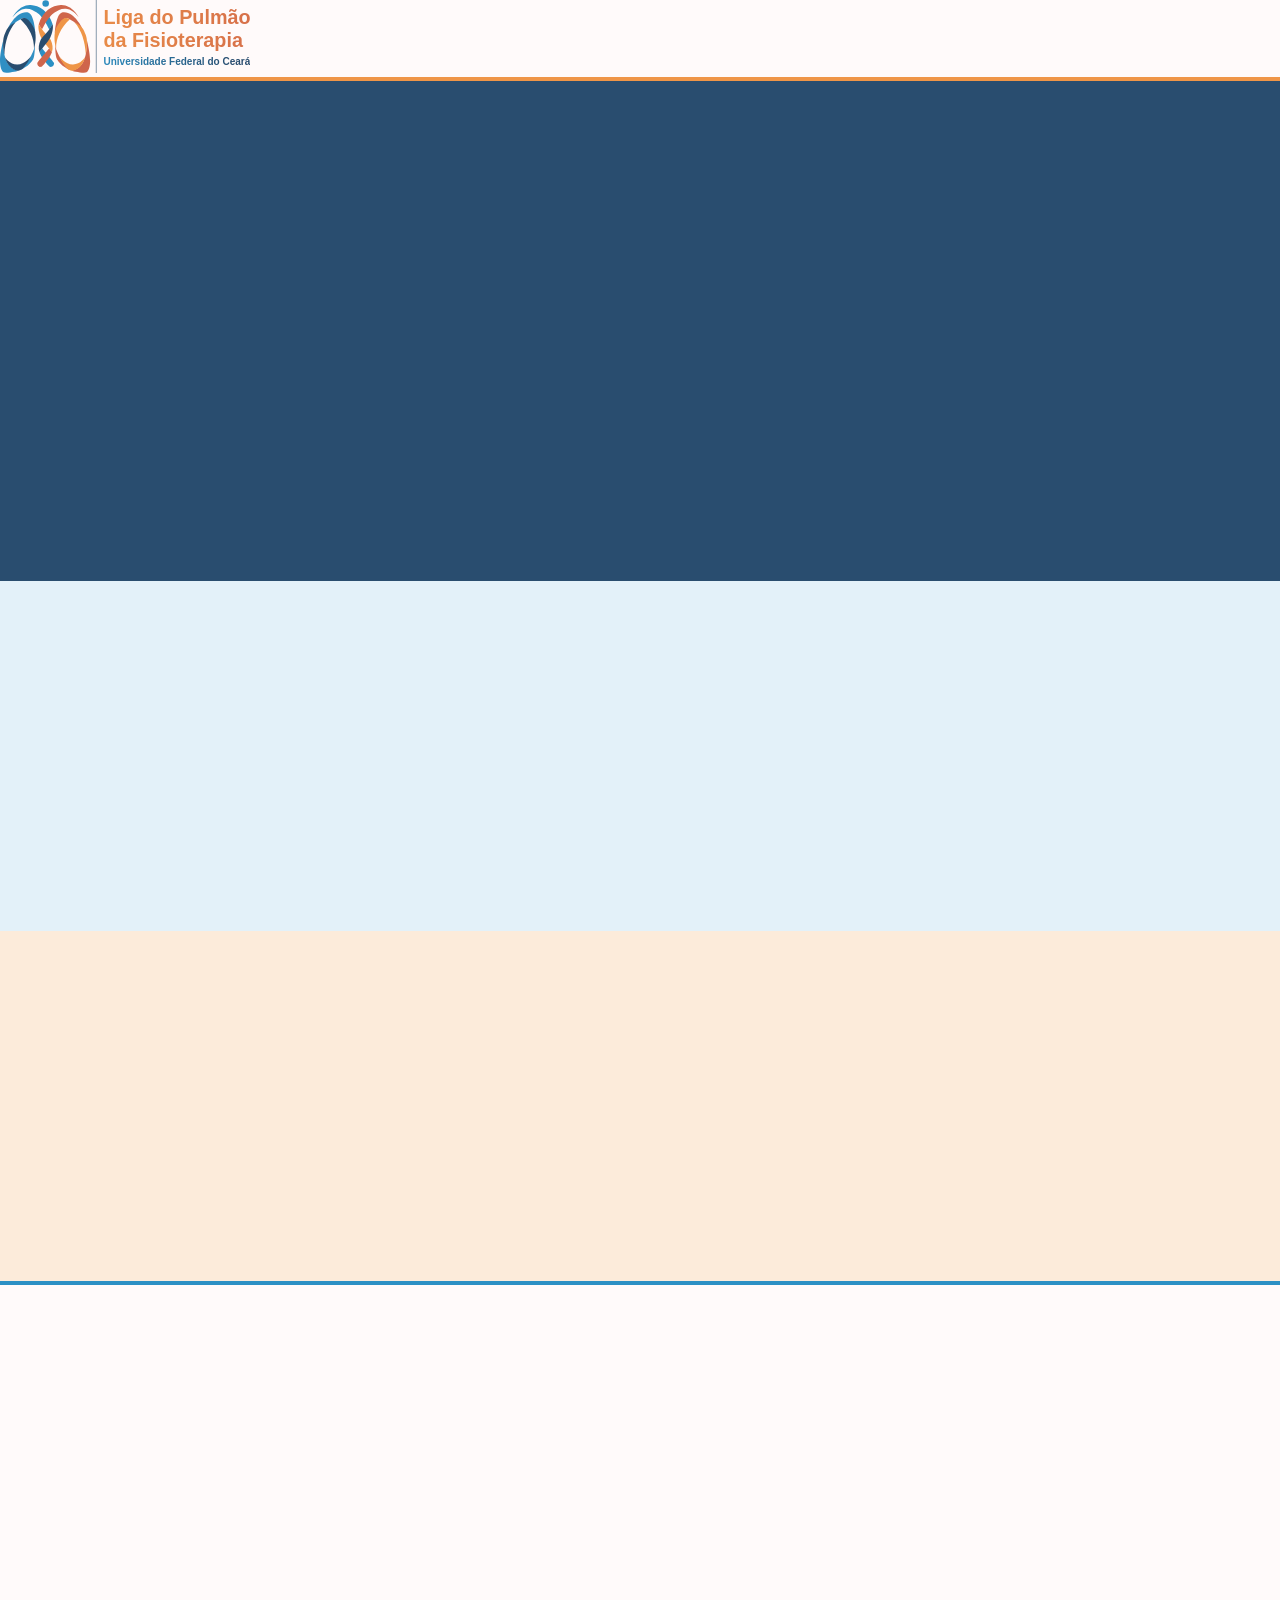
==== index.html @ 825f7768 "estrutura básica do site, separação das sessões" ====
<!DOCTYPE html>
<html lang="pt-BR">
<head>
    <meta charset="UTF-8">
    <meta name="viewport" content="width=device-width, initial-scale=1.0">
    <link rel="stylesheet" href="styles.css">
    <title>Site LPF</title>
</head>
<body>
    <header>
        <img src="midias/Logo.svg" alt="Logo Liga do Pulmão">
        <nav></nav>
    </header>

    <main>
        <section class="secao" id="hero"></section>
        <section class="secao" id="videos"></section>
        <section class="secao" id="sobre"></section>
        <section class="secao" id="faq"></section>
    </main>

    <footer></footer>
</body>
</html>
---- styles.css ----
:root {
    --azul_marinho: #294D6F;
    --azul_claro: #2C90C4;
    --laranja: #EF9547;
    --laranja_avermelhado: #CF654B;
    --off_white: #FFFAFA;

    --fundo_azul_suave: #E3F1F9;
    --fundo_laranja_suave: #FCEBDA;
}

* {
    margin: 0;
    padding: 0;
}

li {
    font-family: 'Times New Roman', Times, serif;
    font-size: larger;
}

header {
    background-color: var(--off_white);
    border-bottom: 4px solid var(--laranja);
}

header img {
    width: 250px;
    height: auto;
}

.secao {
    min-height: 350px;
}

#hero {
    background-color: var(--azul_marinho);
    min-height: 500px;
}

#videos {
    background-color: var(--fundo_azul_suave);
}

#sobre {
    background-color: var(--fundo_laranja_suave);
}

#faq {
    background-color: var(--off_white);
    border-top: 4px solid var(--azul_claro);
}

footer {
    background-color: var(--azul_marinho);
    min-height: 150px;
}
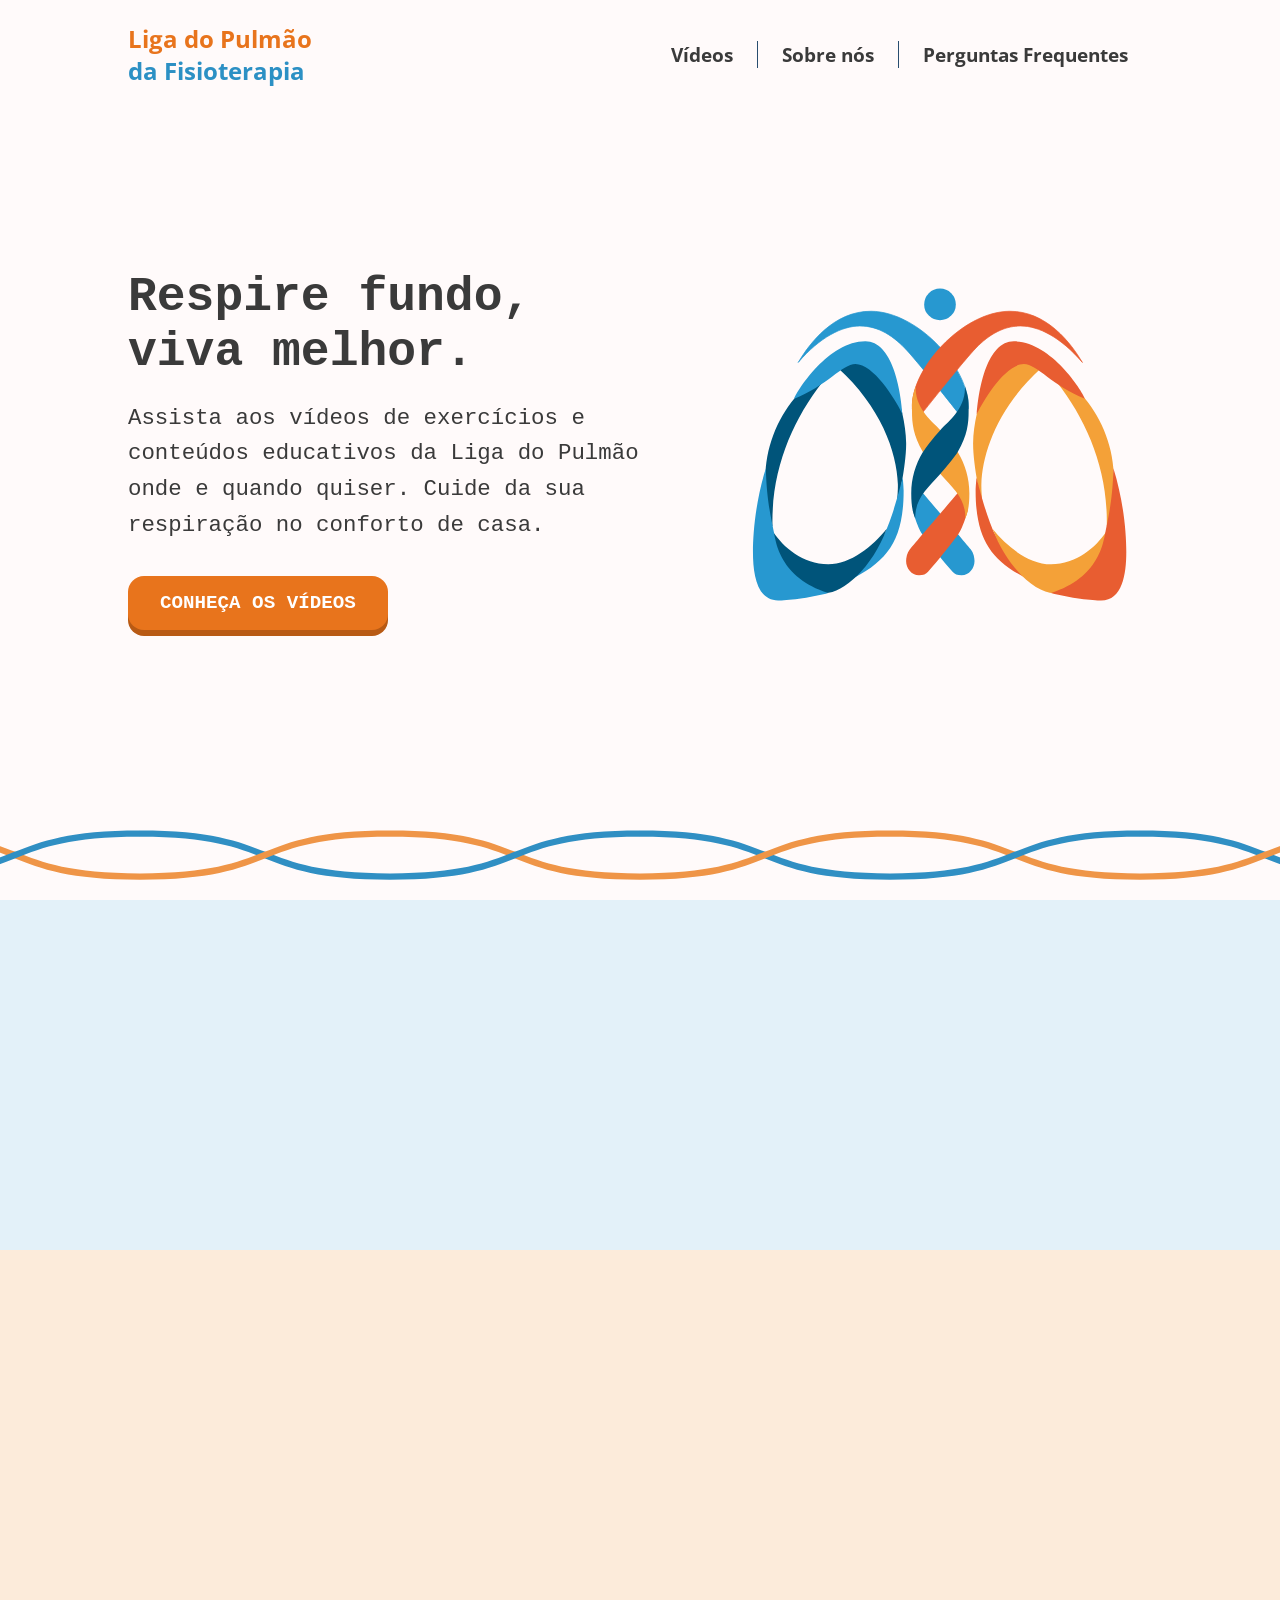
==== commit 9107a62d: "redesign do header e do hero, header fixo, botão no hero e nova imagem de fitas" ====
--- a/index.html
+++ b/index.html
@@ -3,22 +3,48 @@
 <head>
     <meta charset="UTF-8">
     <meta name="viewport" content="width=device-width, initial-scale=1.0">
+    <link rel="preconnect" href="https://fonts.googleapis.com">
+    <link rel="preconnect" href="https://fonts.gstatic.com" crossorigin>
+    <link href="https://fonts.googleapis.com/css2?family=Open+Sans:wght@400;700&display=swap" rel="stylesheet">
     <link rel="stylesheet" href="styles.css">
     <title>Site LPF</title>
 </head>
 <body>
     <header>
-        <img src="midias/Logo.svg" alt="Logo Liga do Pulmão">
-        <nav></nav>
+        <a href="#hero" class="logo">
+            <span class="logo_laranja">Liga do Pulmão</span>
+            <span class="logo_azul">da Fisioterapia</span>
+        </a>
+
+        <nav>
+            <ul>
+                <li><a href="#videos">Vídeos</a></li>
+                <li><a href="#sobre">Sobre nós</a></li>
+                <li><a href="#faq">Perguntas Frequentes</a></li>
+            </ul>
+        </nav>
     </header>
 
     <main>
-        <section class="secao" id="hero"></section>
+        <div class="primeira_tela">
+            <section class="secao" id="hero">
+                <div class="hero_texto">
+                    <h1>Respire fundo,<br>viva melhor.</h1>
+                    <p>Assista aos vídeos de exercícios e conteúdos educativos da Liga do Pulmão onde e quando quiser. Cuide da sua respiração no conforto de casa.</p>
+                    <a href="#videos" class="botao">Conheça os vídeos</a>
+                </div>
+
+                <img src="midias/Logo.svg" alt="" class="hero_imagem">
+            </section>
+            <div class="fita" aria-hidden="true"></div>
+        </div> 
+
         <section class="secao" id="videos"></section>
         <section class="secao" id="sobre"></section>
         <section class="secao" id="faq"></section>
     </main>
 
     <footer></footer>
+    <script src="script.js"></script>
 </body>
 </html>
--- a/styles.css
+++ b/styles.css
@@ -3,30 +3,93 @@
     --azul_claro: #2C90C4;
     --laranja: #EF9547;
     --laranja_avermelhado: #CF654B;
+    --laranja_escuro: #E8741C;
     --off_white: #FFFAFA;
+    
+    --laranja_botao_borda: #B85A14;
 
     --fundo_azul_suave: #E3F1F9;
     --fundo_laranja_suave: #FCEBDA;
+
+    --texto: #3A3A3A;
+    --fonte: monospace;
+
+    --altura_header: 110px;
+    --linha_header: #CCCCCC;
+
 }
 
 * {
     margin: 0;
     padding: 0;
+    box-sizing: border-box;
 }
 
-li {
-    font-family: 'Times New Roman', Times, serif;
-    font-size: larger;
+html {
+    scroll-padding-top: var(--altura_header);
+}
+
+body {
+    font-family: var(--fonte);
+    color: var(--texto);
 }
 
 header {
+    display: flex;
+    justify-content: space-between;
+    align-items: center;
+    height: var(--altura_header);
+    padding: 0 10%;
     background-color: var(--off_white);
-    border-bottom: 4px solid var(--laranja);
+    font-family: 'Open Sans', sans-serif;
+    position: sticky;
+    top: 0;
+    z-index: 100;
+    border-bottom: 1px solid transparent;
+    transition: border-color 0.2s;
 }
 
-header img {
-    width: 250px;
-    height: auto;
+header.com_borda {
+    border-bottom-color: var(--linha_header);
+}
+
+.logo {
+    font-size: 1.5rem;
+    font-weight: bold;
+    line-height: 1.3;
+    text-decoration: none;
+}
+
+.logo span {
+    display: block;
+}
+
+.logo_laranja {
+    color: var(--laranja_escuro);
+}
+
+.logo_azul {
+    color: var(--azul_claro);
+}
+
+nav ul {
+    display: flex;
+    list-style: none;
+}
+
+nav li {
+    padding: 0 24px;
+}
+
+nav li + li {
+    border-left: 1px solid var(--azul_marinho);
+}
+
+nav a {
+    font-size: 1.2rem;
+    font-weight: bold;
+    color: var(--texto);
+    text-decoration: none;
 }
 
 .secao {
@@ -34,8 +97,72 @@
 }
 
 #hero {
-    background-color: var(--azul_marinho);
-    min-height: 500px;
+    background-color: var(--off_white);
+    flex: 1;
+    display: flex;
+    align-items: center;
+    justify-content: center;
+    gap: 80px;
+    padding: 44px 10% 84px;
+}
+
+.hero_texto {
+    max-width: 520px;
+}
+
+.hero_texto h1 {
+    font-size: 3rem;
+    line-height: 1.15;
+    margin-bottom: 20px;
+}
+
+.hero_texto p {
+    font-size: 1.4rem;
+    line-height: 1.6;
+    margin-bottom: 32px;
+}
+
+.botao {
+    display: inline-block;
+    padding: 16px 32px;
+    background-color: var(--laranja_escuro);
+    color: #ffffff;
+    font-size: 1.2rem;
+    font-weight: bold;
+    text-transform: uppercase;
+    text-decoration: none;
+    border-radius: 16px;
+    box-shadow: 0 6px 0 var(--laranja_botao_borda);
+    transition: transform 0.1s, box-shadow 0.1s;
+}
+
+.botao:hover {
+    transform: translateY(4px);
+    box-shadow: 0 2px 0 var(--laranja_botao_borda);
+}
+
+.hero_imagem {
+    width: 480px;
+    max-width: 100%;
+    min-width: 0;
+    height: auto;
+}
+
+.primeira_tela {
+    display: flex;
+    flex-direction: column;
+    min-height: calc(100vh - var(--altura_header));
+    min-height: calc(100svh - var(--altura_header));
+}
+
+.fita {
+    flex-shrink: 0;
+    height: 70px;
+    background-color: var(--off_white);
+    background-image: url("midias/fitas_laranjaAzul.svg");
+    background-repeat: repeat-x;
+    background-position: center top;
+    background-size: auto 50px;
 }
 
 #videos {
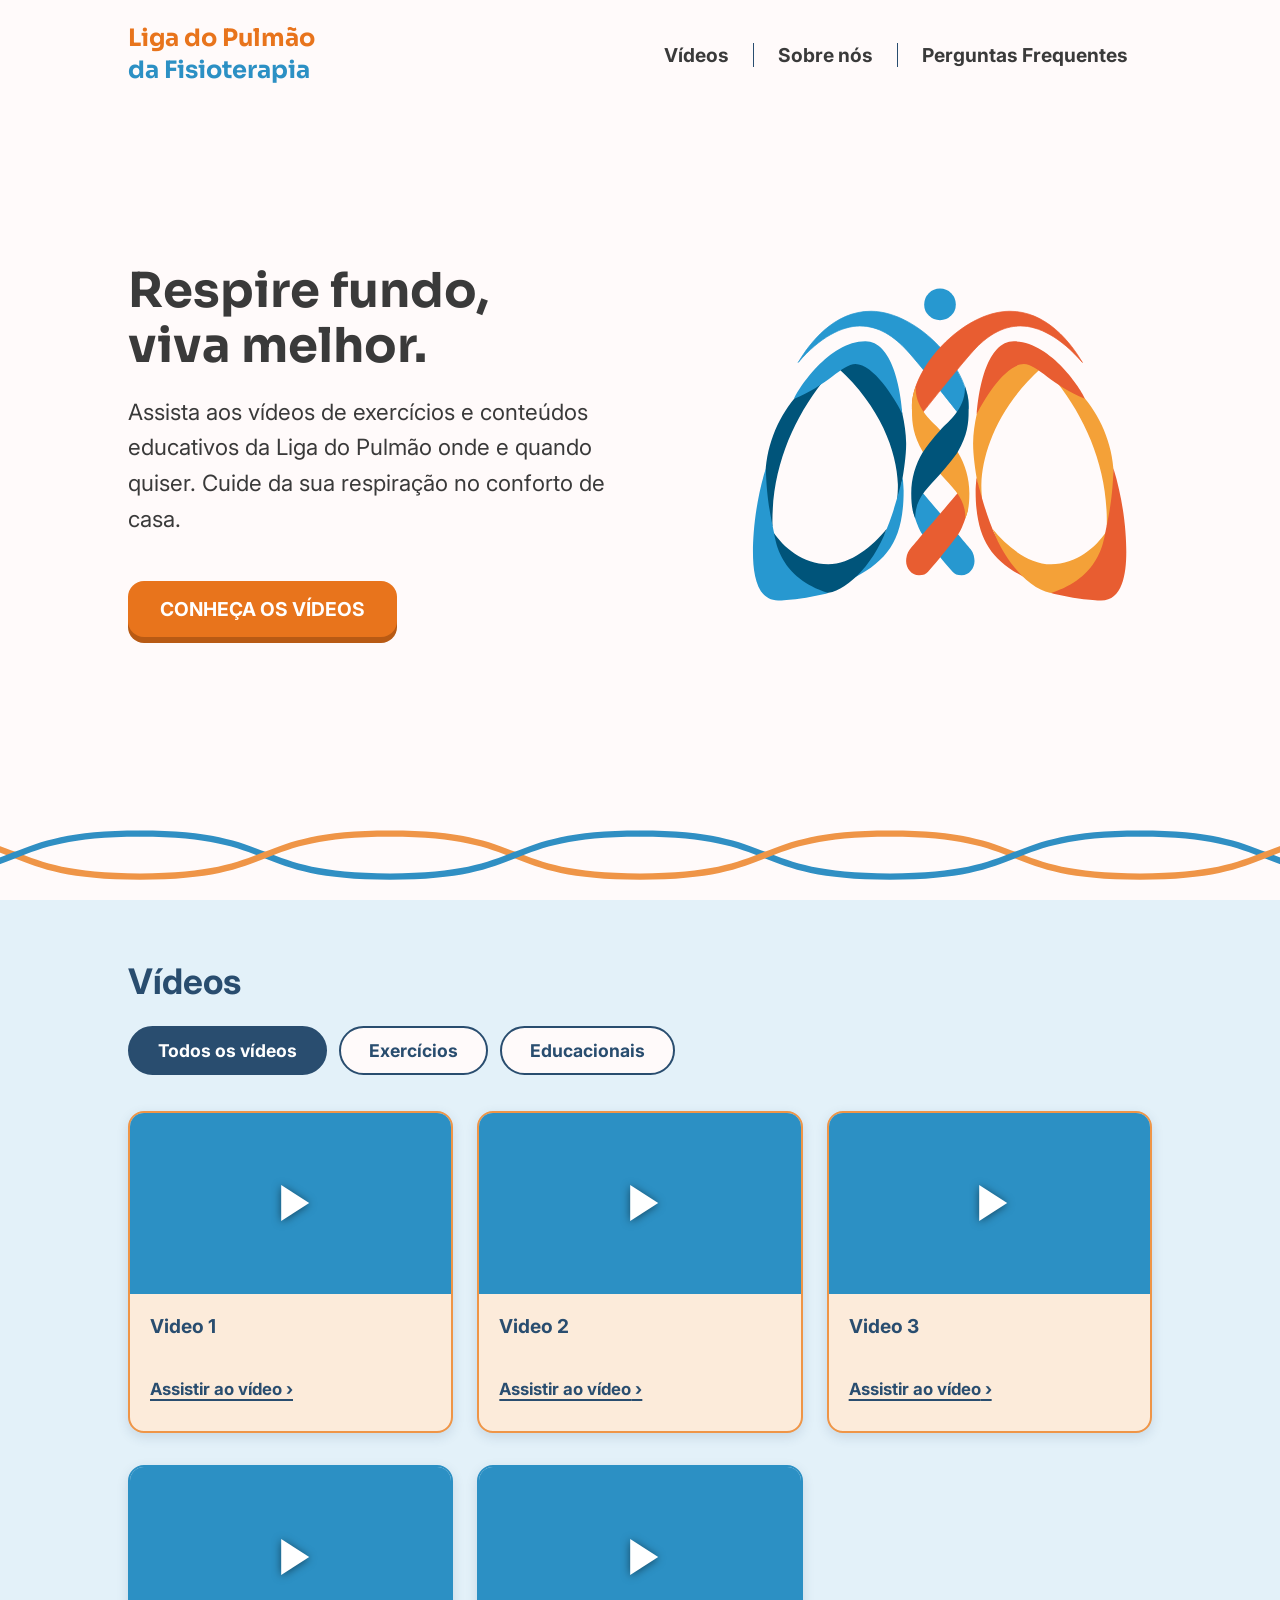
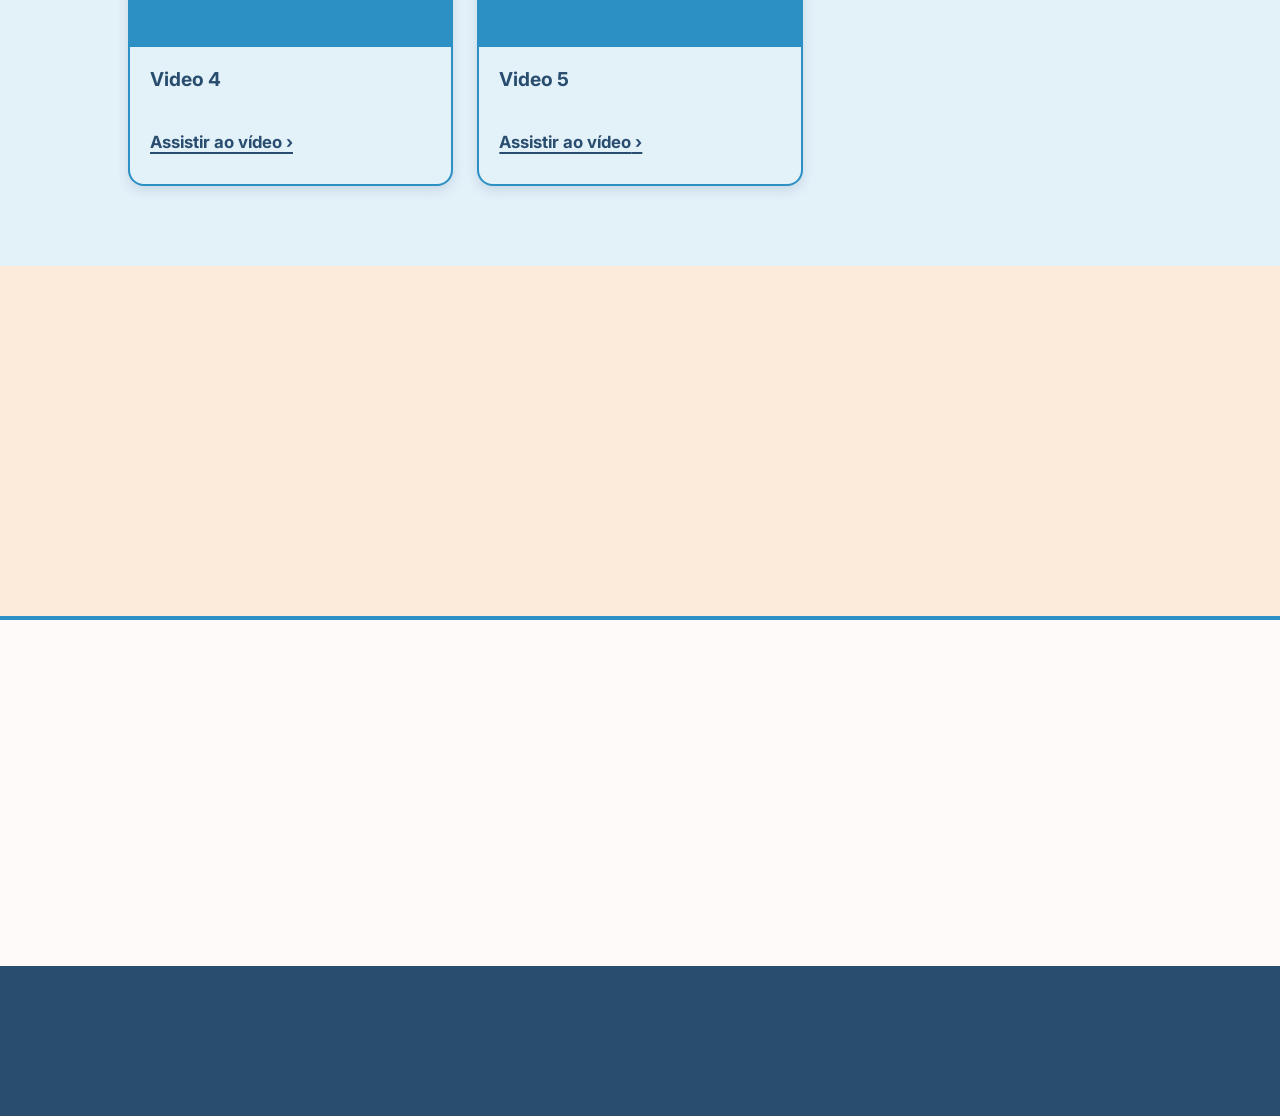
==== commit 9e1eb48e: "sessão de vídeos, página de vídeo, ajuste de fontes e cores" ====
--- a/index.html
+++ b/index.html
@@ -5,7 +5,7 @@
     <meta name="viewport" content="width=device-width, initial-scale=1.0">
     <link rel="preconnect" href="https://fonts.googleapis.com">
     <link rel="preconnect" href="https://fonts.gstatic.com" crossorigin>
-    <link href="https://fonts.googleapis.com/css2?family=Open+Sans:wght@400;700&display=swap" rel="stylesheet">
+    <link href="https://fonts.googleapis.com/css2?family=Inter:wght@400;700&family=Sora:wght@700&display=swap" rel="stylesheet">
     <link rel="stylesheet" href="styles.css">
     <title>Site LPF</title>
 </head>
@@ -16,7 +16,13 @@
             <span class="logo_azul">da Fisioterapia</span>
         </a>
 
-        <nav>
+        <button class="menu_botao" aria-label="Abrir menu" aria-expanded="false" aria-controls="menu">
+            <span></span>
+            <span></span>
+            <span></span>
+        </button>
+
+        <nav id="menu">
             <ul>
                 <li><a href="#videos">Vídeos</a></li>
                 <li><a href="#sobre">Sobre nós</a></li>
@@ -39,12 +45,24 @@
             <div class="fita" aria-hidden="true"></div>
         </div> 
 
-        <section class="secao" id="videos"></section>
+        <section class="secao" id="videos">
+            <h2>Vídeos</h2>
+
+            <div class="videos_filtros" role="group" aria-label="Categorias de vídeos">
+                <button class="videos_filtro" data-categoria="todos" aria-pressed="true">Todos os vídeos</button>
+                <button class="videos_filtro" data-categoria="exercicios" aria-pressed="false">Exercícios</button>
+                <button class="videos_filtro" data-categoria="educacao" aria-pressed="false">Educacionais</button>
+            </div>
+
+            <div class="videos_lista" id="videos_lista" aria-live="polite"></div>
+        </section>
+
         <section class="secao" id="sobre"></section>
         <section class="secao" id="faq"></section>
     </main>
 
     <footer></footer>
+    <script src="videos.js"></script>
     <script src="script.js"></script>
 </body>
 </html>
--- a/styles.css
+++ b/styles.css
@@ -12,7 +12,8 @@
     --fundo_laranja_suave: #FCEBDA;
 
     --texto: #3A3A3A;
-    --fonte: monospace;
+    --fonte: 'Inter', sans-serif;
+    --fonte_titulo: 'Sora', sans-serif;
 
     --altura_header: 110px;
     --linha_header: #CCCCCC;
@@ -41,7 +42,6 @@
     height: var(--altura_header);
     padding: 0 10%;
     background-color: var(--off_white);
-    font-family: 'Open Sans', sans-serif;
     position: sticky;
     top: 0;
     z-index: 100;
@@ -54,6 +54,7 @@
 }
 
 .logo {
+    font-family: var(--fonte_titulo);
     font-size: 1.5rem;
     font-weight: bold;
     line-height: 1.3;
@@ -62,6 +63,7 @@
 
 .logo span {
     display: block;
+    white-space: nowrap;
 }
 
 .logo_laranja {
@@ -107,16 +109,19 @@
 }
 
 .hero_texto {
+    font-size: 3rem;
     max-width: 520px;
 }
 
 .hero_texto h1 {
+    font-family: var(--fonte_titulo);
     font-size: 3rem;
     line-height: 1.15;
     margin-bottom: 20px;
 }
 
 .hero_texto p {
+    font-family: var(--fonte);
     font-size: 1.4rem;
     line-height: 1.6;
     margin-bottom: 32px;
@@ -181,4 +186,449 @@
 footer {
     background-color: var(--azul_marinho);
     min-height: 150px;
+}
+
+.menu_botao {
+    display: none;
+}
+
+/* adaptando pro celular */
+@media (max-width: 960px) {
+    :root {
+        --altura_header: 84px;
+    }
+
+    header {
+        padding: 0 6%;
+    }
+
+    .logo {
+        font-size: 1.25rem;
+    }
+
+    .menu_botao {
+        display: flex;
+        flex-direction: column;
+        justify-content: center;
+        gap: 6px;
+        width: 44px;
+        height: 44px;
+        padding: 10px;
+        background: none;
+        border: none;
+        cursor: pointer;
+    }
+
+    .menu_botao span {
+        display: block;
+        height: 3px;
+        background-color: var(--texto);
+        border-radius: 2px;
+        transition: transform 0.2s, opacity 0.2s;
+    }
+
+    .menu_botao[aria-expanded="true"] span:nth-child(1) {
+        transform: translateY(9px) rotate(45deg);
+    }
+
+    .menu_botao[aria-expanded="true"] span:nth-child(2) {
+        opacity: 0;
+    }
+
+    .menu_botao[aria-expanded="true"] span:nth-child(3) {
+        transform: translateY(-9px) rotate(-45deg);
+    }
+
+    nav {
+        display: none;
+        position: absolute;
+        top: 100%;
+        left: 0;
+        right: 0;
+        background-color: var(--off_white);
+        border-top: 1px solid var(--linha_header);
+        border-bottom: 1px solid var(--linha_header);
+    }
+
+    nav.aberto {
+        display: block;
+    }
+
+    nav ul {
+        flex-direction: column;
+    }
+
+    nav li {
+        padding: 0;
+    }
+
+    nav li + li {
+        border-left: none;
+        border-top: 1px solid var(--linha_header);
+    }
+
+    nav a {
+        display: block;
+        padding: 18px 6%;
+    }
+
+    #hero {
+        flex-direction: column;
+        gap: 32px;
+        padding: 32px 8% 48px;
+    }
+
+    .hero_imagem {
+        order: -1;
+        width: 300px;
+    }
+
+    .hero_texto {
+        width: 100%;
+        text-align: center;
+    }
+
+    .hero_texto h1 {
+        font-size: clamp(1.75rem, 8.5vw, 3rem);
+    }
+
+    .hero_texto p {
+        font-size: 1.15rem;
+    }
+
+    .fita {
+        height: calc(5vw + 20px);
+        background-size: 50% auto;
+    }
+}
+
+@media (max-width: 600px) {
+    .fita {
+        height: calc(10vw + 20px);
+        background-size: 100% auto;
+    }
+}
+
+/* seção de vídeos */
+#videos {
+    padding: 60px 10% 80px;
+}
+
+#videos h2 {
+    margin-bottom: 24px;
+    font-size: 2.2rem;
+    color: var(--azul_marinho);
+}
+
+/* botões de categoria */
+.videos_filtros {
+    display: flex;
+    flex-wrap: wrap;
+    gap: 12px;
+    margin-bottom: 36px;
+}
+
+.videos_filtro {
+    min-height: 48px;
+    padding: 12px 28px;
+    font-family: inherit;
+    font-size: 1.1rem;
+    font-weight: bold;
+    color: var(--azul_marinho);
+    background-color: var(--off_white);
+    border: 2px solid var(--azul_marinho);
+    border-radius: 999px;
+    cursor: pointer;
+}
+
+.videos_filtro[aria-pressed="true"] {
+    color: #ffffff;
+    background-color: var(--azul_marinho);
+}
+
+/* coluna de vídeos */
+.videos_lista {
+    display: grid;
+    grid-template-columns: repeat(auto-fill, minmax(min(280px, 100%), 1fr));
+    gap: 32px 24px;
+}
+
+.videos_vazio {
+    grid-column: 1 / -1;
+    font-size: 1.1rem;
+}
+
+.video_card {
+    display: flex;
+    flex-direction: column;
+    overflow: hidden;
+    background-color: var(--off_white);
+    border-radius: 16px;
+    box-shadow: 0 4px 12px rgba(41, 77, 111, 0.15);
+}
+
+/* se o vídeo não tiver um link, a thumb fica azul */
+.video_thumb {
+    position: relative;
+    display: block;
+    aspect-ratio: 16 / 9;
+    background-color: var(--azul_claro);
+}
+
+/* corta as bordas pretas do youtube */
+.video_thumb img {
+    position: absolute;
+    inset: 0;
+    width: 100%;
+    height: 100%;
+    object-fit: cover;
+}
+
+/* triângulo de play */
+.video_thumb::after {
+    content: "";
+    position: absolute;
+    top: 50%;
+    left: 50%;
+    transform: translate(-35%, -50%);
+    border-left: 28px solid #ffffff;
+    border-top: 18px solid transparent;
+    border-bottom: 18px solid transparent;
+    filter: drop-shadow(0 1px 4px rgba(0, 0, 0, 0.5));
+}
+
+.video_info {
+    display: flex;
+    flex: 1;
+    flex-direction: column;
+    gap: 10px;
+    padding: 20px;
+}
+
+.video_info h3 {
+    font-size: 1.2rem;
+    line-height: 1.3;
+    color: var(--azul_marinho);
+}
+
+.video_info p {
+    margin-bottom: 8px;
+    font-size: 1rem;
+    line-height: 1.5;
+}
+
+/* botão de "Assistir ao vídeo" */
+.video_link {
+    margin-top: auto;
+    align-self: flex-start;
+    padding: 12px 0;
+    font-size: 1.05rem;
+    font-weight: bold;
+    color: var(--azul_marinho);
+    text-decoration: underline;
+    text-decoration-thickness: 2px;
+    text-underline-offset: 4px;
+}
+
+.video_link::after {
+    content: " ›";
+}
+
+.video_link:hover {
+    text-decoration-thickness: 4px;
+}
+
+/* cores por categoria, laranja pra exercicios azul pra educativos */
+.card_exercicios {
+    background-color: var(--fundo_laranja_suave);
+    border: 2px solid var(--laranja);
+}
+
+.card_educacao {
+    background-color: var(--fundo_azul_suave);
+    border: 2px solid var(--azul_claro);
+}
+
+/* contorno pra navegação por teclado */
+.videos_filtro:focus-visible,
+.video_link:focus-visible {
+    outline: 3px solid var(--azul_marinho);
+    outline-offset: 3px;
+}
+
+/* página de vídeo (video.html) */
+
+.pagina_video {
+    padding: 40px 10% 80px;
+    min-height: calc(100svh - var(--altura_header) - 150px);
+    background-color: var(--off_white);
+}
+
+.pagina_video_grade {
+    display: grid;
+    grid-template-columns: minmax(0, 2fr) minmax(0, 1fr);
+    gap: 48px;
+    align-items: start;
+}
+
+/* botões "Voltar para todos os vídeos" e "Ver todos os vídeos" */
+.voltar_link,
+.ver_todos_link {
+    display: inline-block;
+    padding: 14px 0;
+    font-size: 1.25rem;
+    font-weight: bold;
+    color: var(--azul_marinho);
+    text-decoration: underline;
+    text-decoration-thickness: 2px;
+    text-underline-offset: 4px;
+}
+
+.voltar_link::before {
+    content: "‹ ";
+}
+
+.ver_todos_link::after {
+    content: " ›";
+}
+
+.voltar_link:hover,
+.ver_todos_link:hover {
+    text-decoration-thickness: 4px;
+}
+
+.voltar_link:focus-visible,
+.ver_todos_link:focus-visible {
+    outline: 3px solid var(--azul_marinho);
+    outline-offset: 3px;
+}
+
+.voltar_link {
+    margin-bottom: 8px;
+}
+
+.video_player {
+    aspect-ratio: 16 / 9;
+    overflow: hidden;
+    background-color: var(--azul_claro);
+    border-radius: 16px;
+}
+
+.video_player iframe {
+    display: block;
+    width: 100%;
+    height: 100%;
+    border: 0;
+}
+
+.video_player_vazio {
+    display: grid;
+    place-items: center;
+    height: 100%;
+    font-size: 1.2rem;
+    font-weight: bold;
+    color: #ffffff;
+}
+
+#video_titulo {
+    margin: 24px 0 12px;
+    font-size: 1.8rem;
+    line-height: 1.25;
+    color: var(--azul_marinho);
+}
+
+#video_descricao {
+    max-width: 70ch;
+    font-size: 1.15rem;
+    line-height: 1.6;
+}
+
+.assista_tambem h2 {
+    margin-bottom: 20px;
+    font-size: 1.5rem;
+    color: var(--azul_marinho);
+}
+
+.sugestoes {
+    display: grid;
+    grid-template-columns: repeat(auto-fill, minmax(min(280px, 100%), 1fr));
+    gap: 24px;
+}
+
+.ver_todos_link {
+    margin-top: 12px;
+}
+
+/* vídeos do "Assista também" ficam compactos no computador/telas maiores */
+@media (min-width: 961px) {
+    .sugestoes {
+        grid-template-columns: 1fr;
+        gap: 16px;
+    }
+
+    .sugestoes .video_card {
+        flex-direction: row;
+    }
+
+    .sugestoes .video_thumb {
+        flex: 0 0 42%;
+        align-self: flex-start;
+    }
+
+    .sugestoes .video_thumb::after {
+        border-left-width: 18px;
+        border-top-width: 12px;
+        border-bottom-width: 12px;
+    }
+
+    .sugestoes .video_info {
+        min-width: 0;
+        gap: 4px;
+        padding: 12px 14px;
+    }
+
+    .sugestoes .video_info h3 {
+        font-size: 1rem;
+    }
+
+    /* isso tira a descrição */
+    .sugestoes .video_info p {
+        display: none;
+    }
+
+    .sugestoes .video_link {
+        padding: 8px 0;
+    }
+}
+
+@media (max-width: 960px) {
+    /* centraliza no celular/telas menores */
+    #videos {
+        padding: 40px 6% 56px;
+        text-align: center;
+    }
+
+    .videos_filtros {
+        justify-content: center;
+    }
+
+    .video_link {
+        align-self: center;
+    }
+
+    .pagina_video {
+        padding: 24px 6% 56px;
+        text-align: center;
+    }
+
+    .pagina_video_grade {
+        grid-template-columns: 1fr;
+        gap: 120px;
+    }
+
+    /* dando espaço entre o vídeo e o "Assista também" */
+    .assista_tambem {
+        padding-top: 40px;
+        border-top: 2px solid var(--linha_header);
+    }
 }
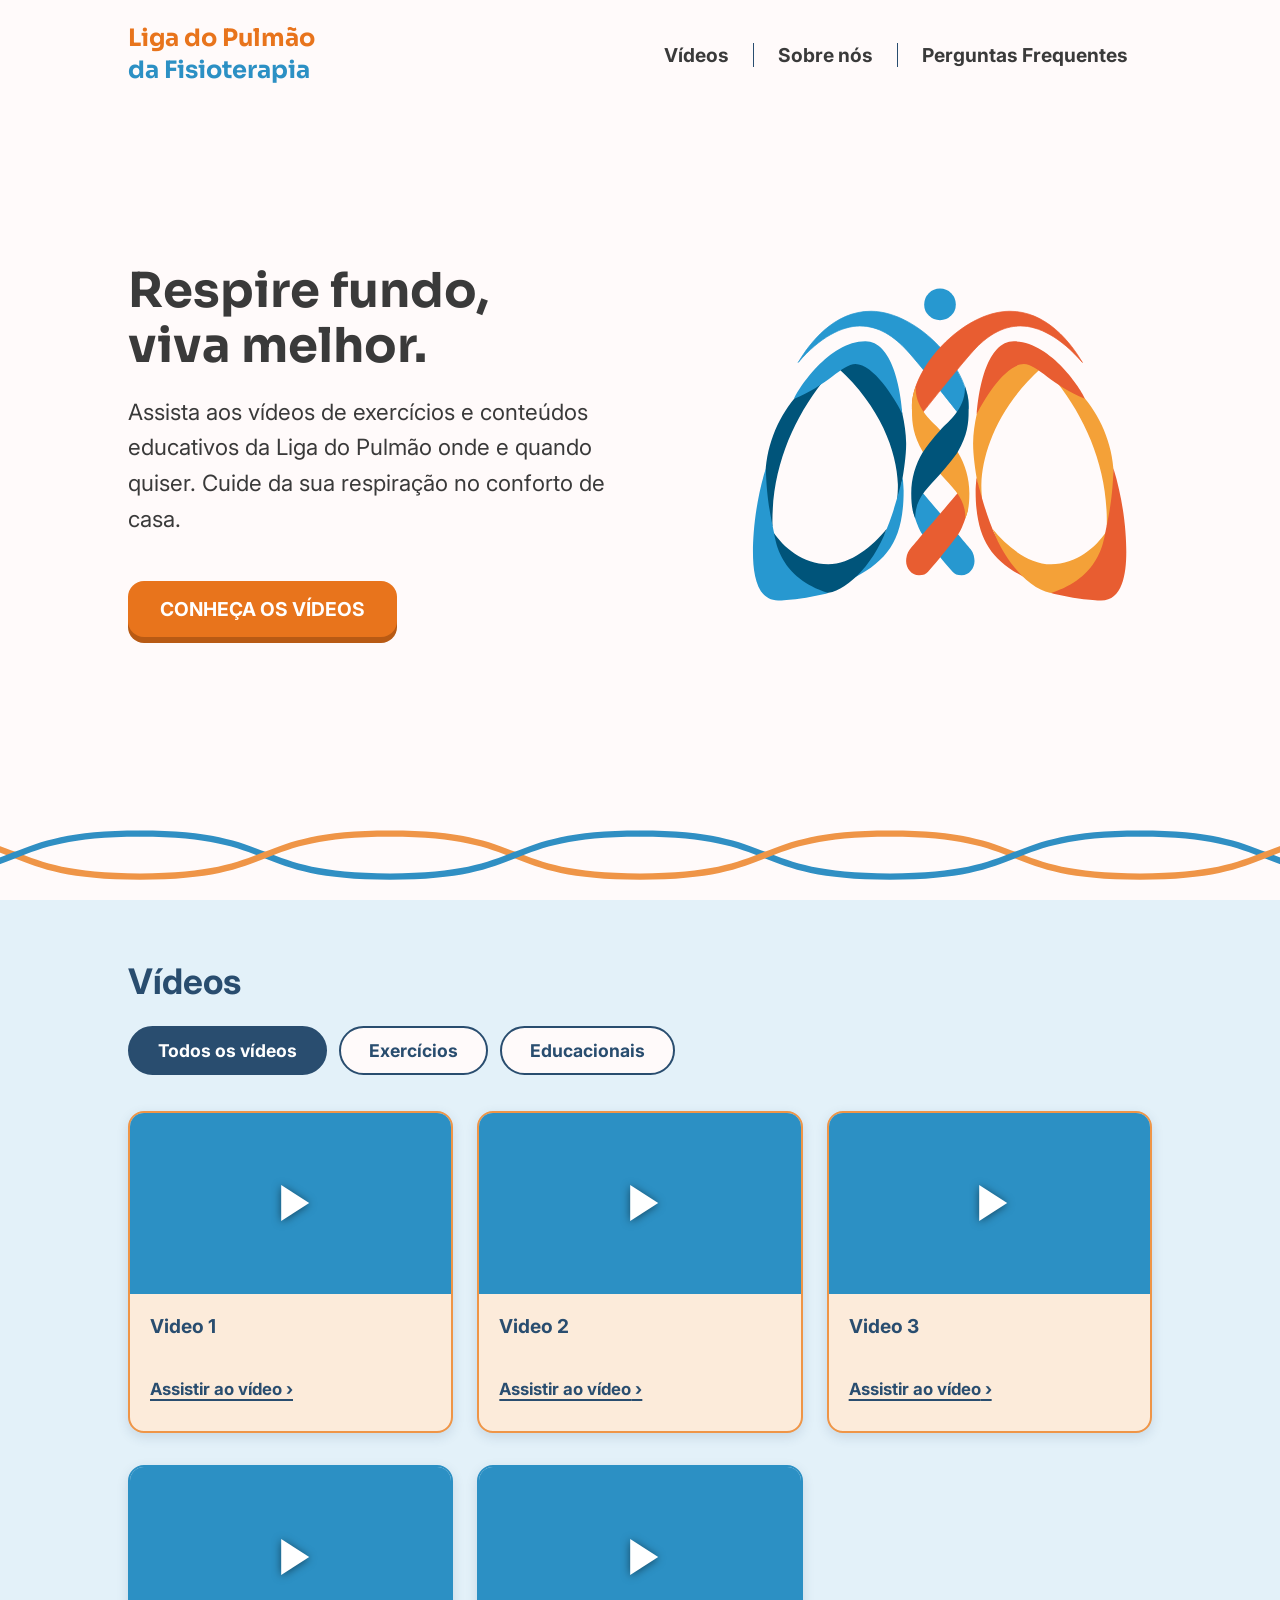
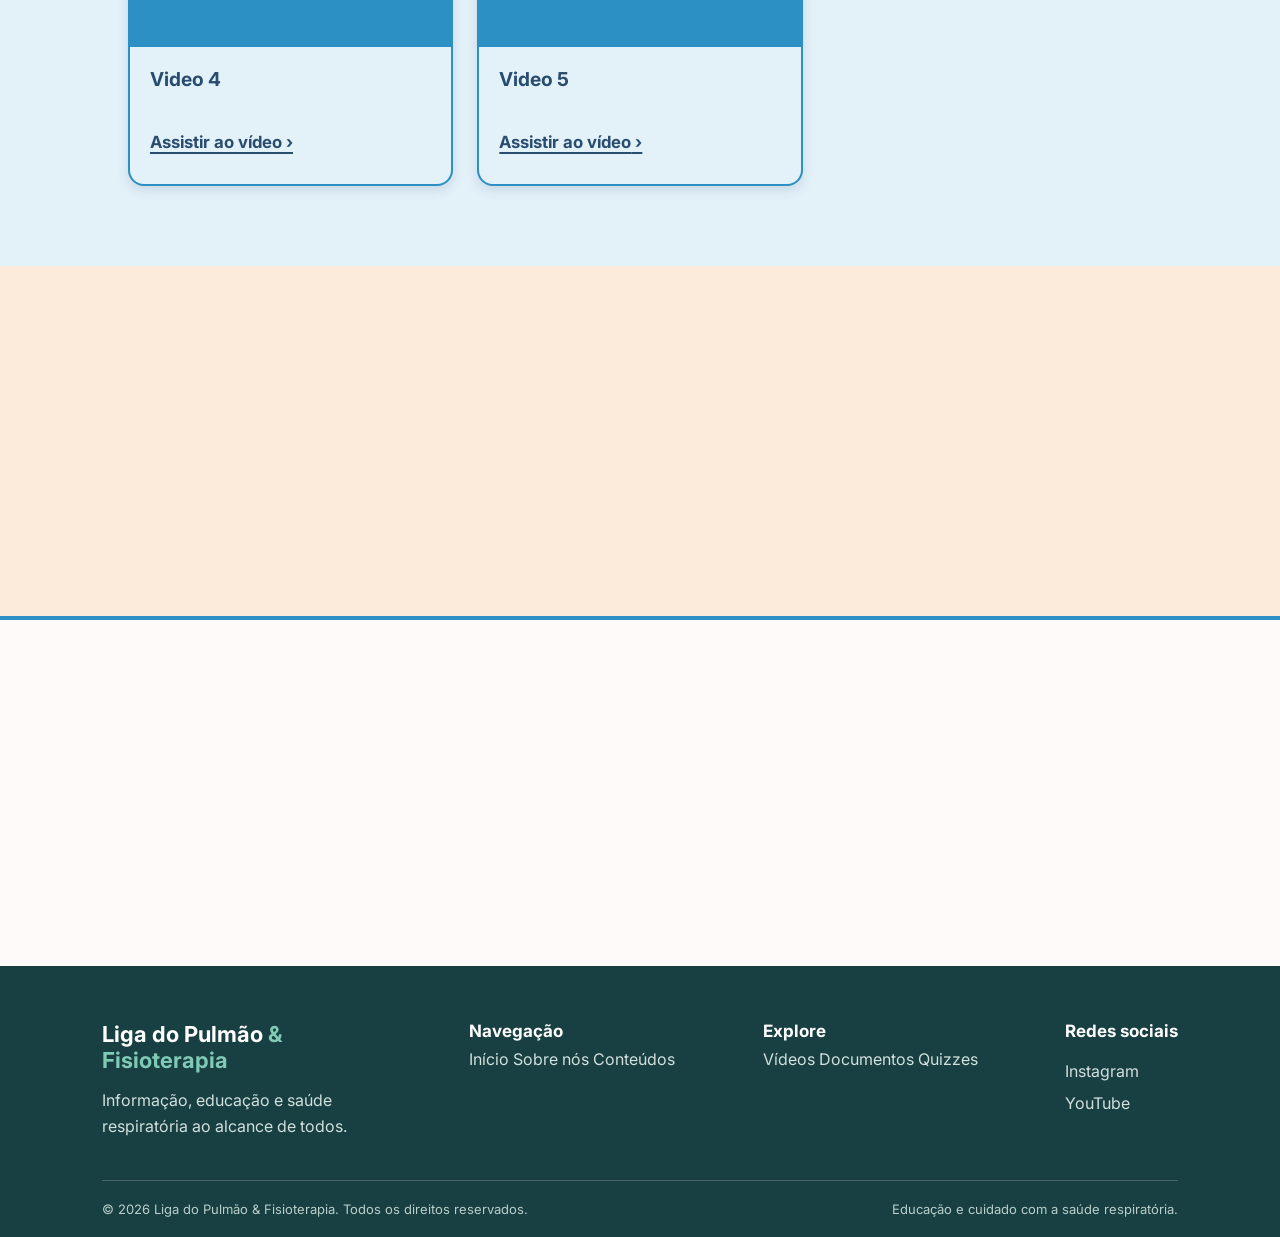
==== commit 6a46e9e7: "Coloquei o footer" ====
--- a/index.html
+++ b/index.html
@@ -61,7 +61,51 @@
         <section class="secao" id="faq"></section>
     </main>
 
-    <footer></footer>
+    <footer class="footer">
+        <div class="footer-container">
+
+        <!-- Identidade do projeto -->
+            <div class="footer-brand">
+                <h2>Liga do Pulmão <span>& Fisioterapia</span></h2>
+
+                <p>
+                Informação, educação e saúde respiratória
+                ao alcance de todos.
+                </p>
+            </div>
+
+        <!-- Navegação -->
+            <div class="footer-links">
+                <h3>Navegação</h3>
+                <a href="#inicio">Início</a>
+                <a href="#sobre">Sobre nós</a>
+                <a href="#conteudos">Conteúdos</a>
+            </div>
+
+        <!-- Conteúdos -->
+            <div class="footer-links">
+                <h3>Explore</h3>
+                <a href="#conteudos">Vídeos</a>
+                <a href="#conteudos">Documentos</a>
+                <a href="#conteudos">Quizzes</a>
+            </div>
+
+        <!-- Redes sociais -->
+            <div class="footer-social">
+                <h3>Redes sociais</h3>
+                <a href="#" target="_blank">Instagram</a>
+                <a href="#" target="_blank">YouTube</a>
+            </div>
+
+        </div>
+
+    <!-- Rodapé inferior -->
+        <div class="footer-bottom">
+            <p>© 2026 Liga do Pulmão & Fisioterapia. Todos os direitos reservados.</p>
+            <p>Educação e cuidado com a saúde respiratória.</p>
+        </div>
+
+    </footer>
     <script src="videos.js"></script>
     <script src="script.js"></script>
 </body>
--- a/styles.css
+++ b/styles.css
@@ -631,4 +631,93 @@
         padding-top: 40px;
         border-top: 2px solid var(--linha_header);
     }
-}+}
+
+
+/* FOOTER */
+.footer {
+    background-color: #183F42;
+    color: white;
+    padding: 55px 8% 20px;
+}
+
+/* CONTEÚDO PRINCIPAL */
+.footer-container {
+    display: flex;
+    justify-content: space-between;
+    flex-wrap: wrap;
+    gap: 40px;
+    padding-bottom: 40px;
+}
+
+/* IDENTIDADE */
+.footer-brand {
+    max-width: 280px;
+}
+
+.footer-brand h2 {
+    font-size: 22px;
+    margin-bottom: 15px;
+}
+
+.footer-brand h2 span {
+    color: #80C9B5;
+}
+
+.footer-brand p {
+    color: #D0E0DD;
+    line-height: 1.6;
+}
+
+/* LINKS */
+.footer-social {
+    display: flex;
+    flex-direction: column;
+    gap: 12px;
+}
+
+.footer-links h3,
+.footer-social h3 {
+    font-size: 17px;
+    margin-bottom: 8px;
+}
+
+.footer a {
+    color: #D0E0DD;
+    text-decoration: none;
+    transition: 0.3s;
+}
+
+.footer a:hover {
+    color: #80C9B5;
+    transform: translateX(4px);
+}
+
+/* PARTE INFERIOR */
+.footer-bottom {
+    border-top: 1px solid rgba(255, 255, 255, 0.2);
+    padding-top: 20px;
+
+    display: flex;
+    justify-content: space-between;
+    flex-wrap: wrap;
+    gap: 10px;
+}
+
+.footer-bottom p {
+    font-size: 13px;
+    color: #B8CECA;
+}
+
+/* RESPONSIVIDADE */
+@media (max-width: 600px) {
+    .footer-container {
+        flex-direction: column;
+        gap: 30px;
+    }
+
+    .footer-bottom {
+        flex-direction: column;
+        text-align: center;
+    }
+}
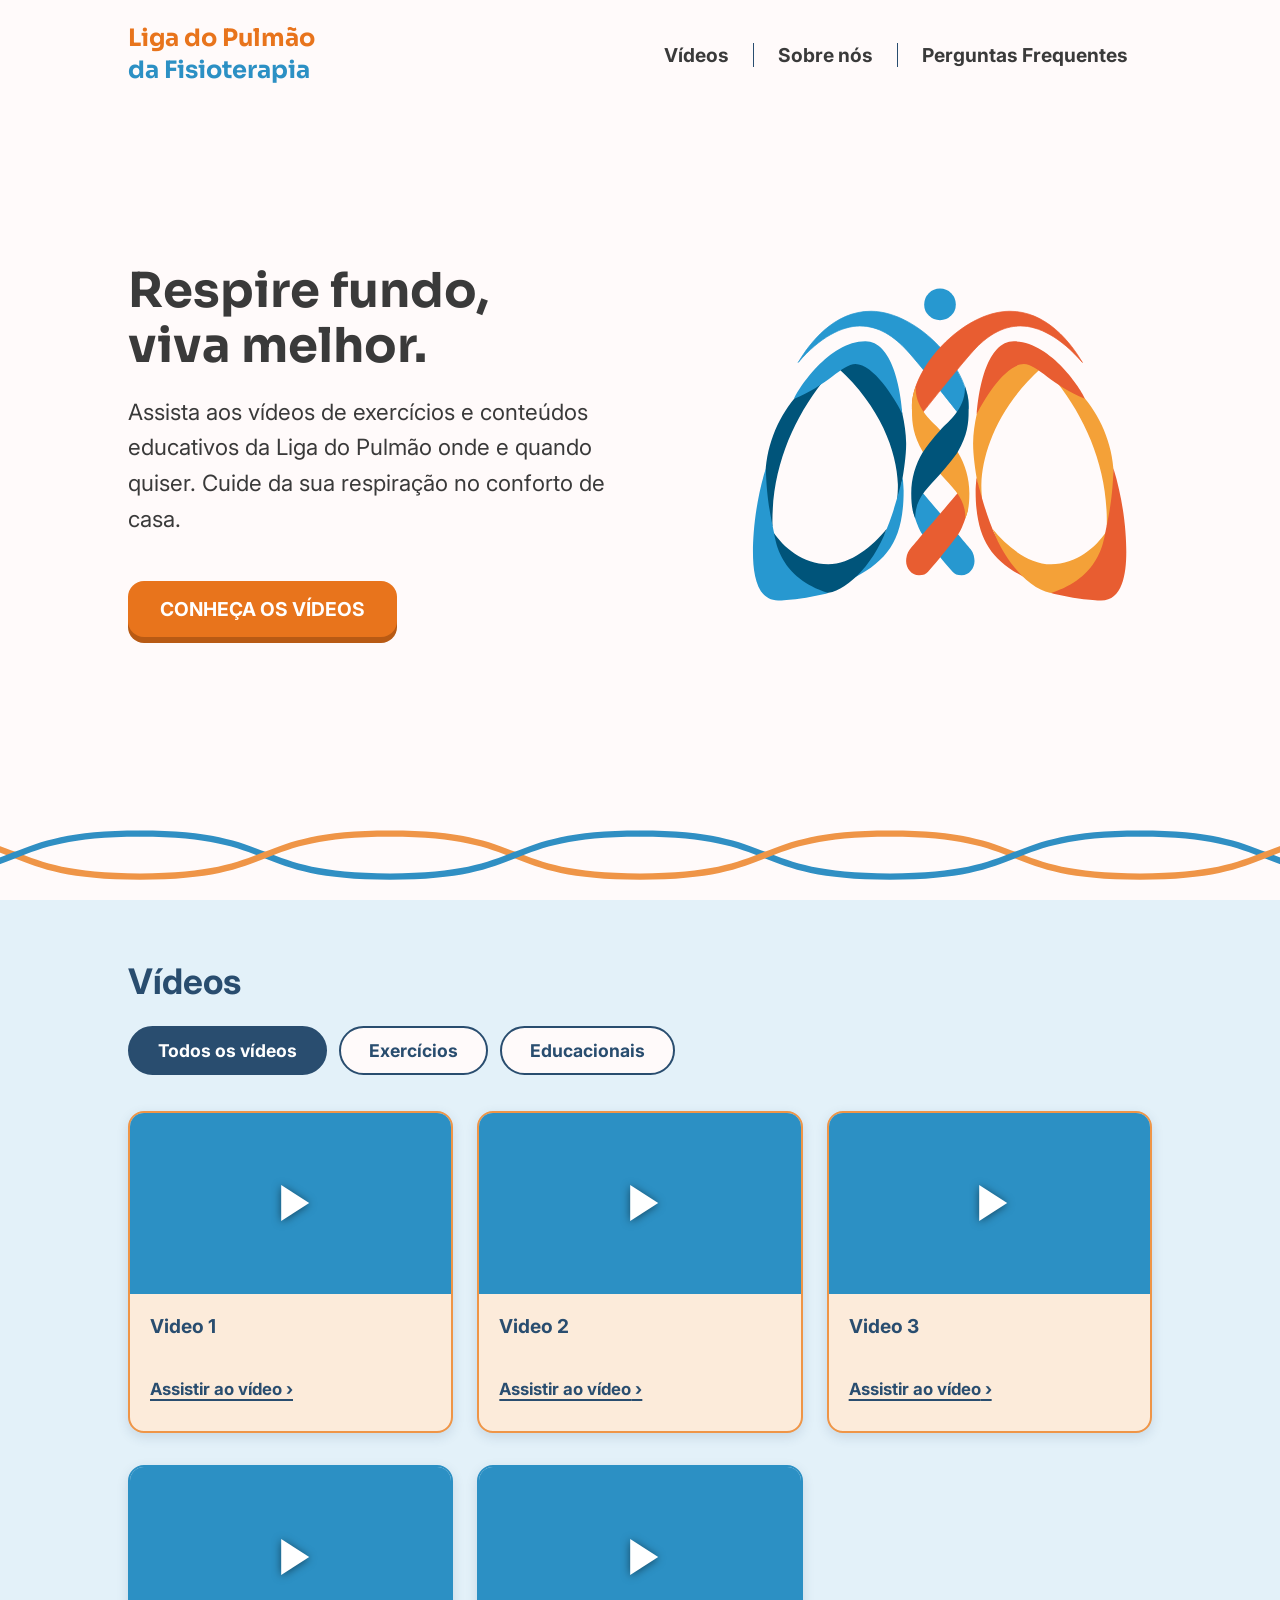
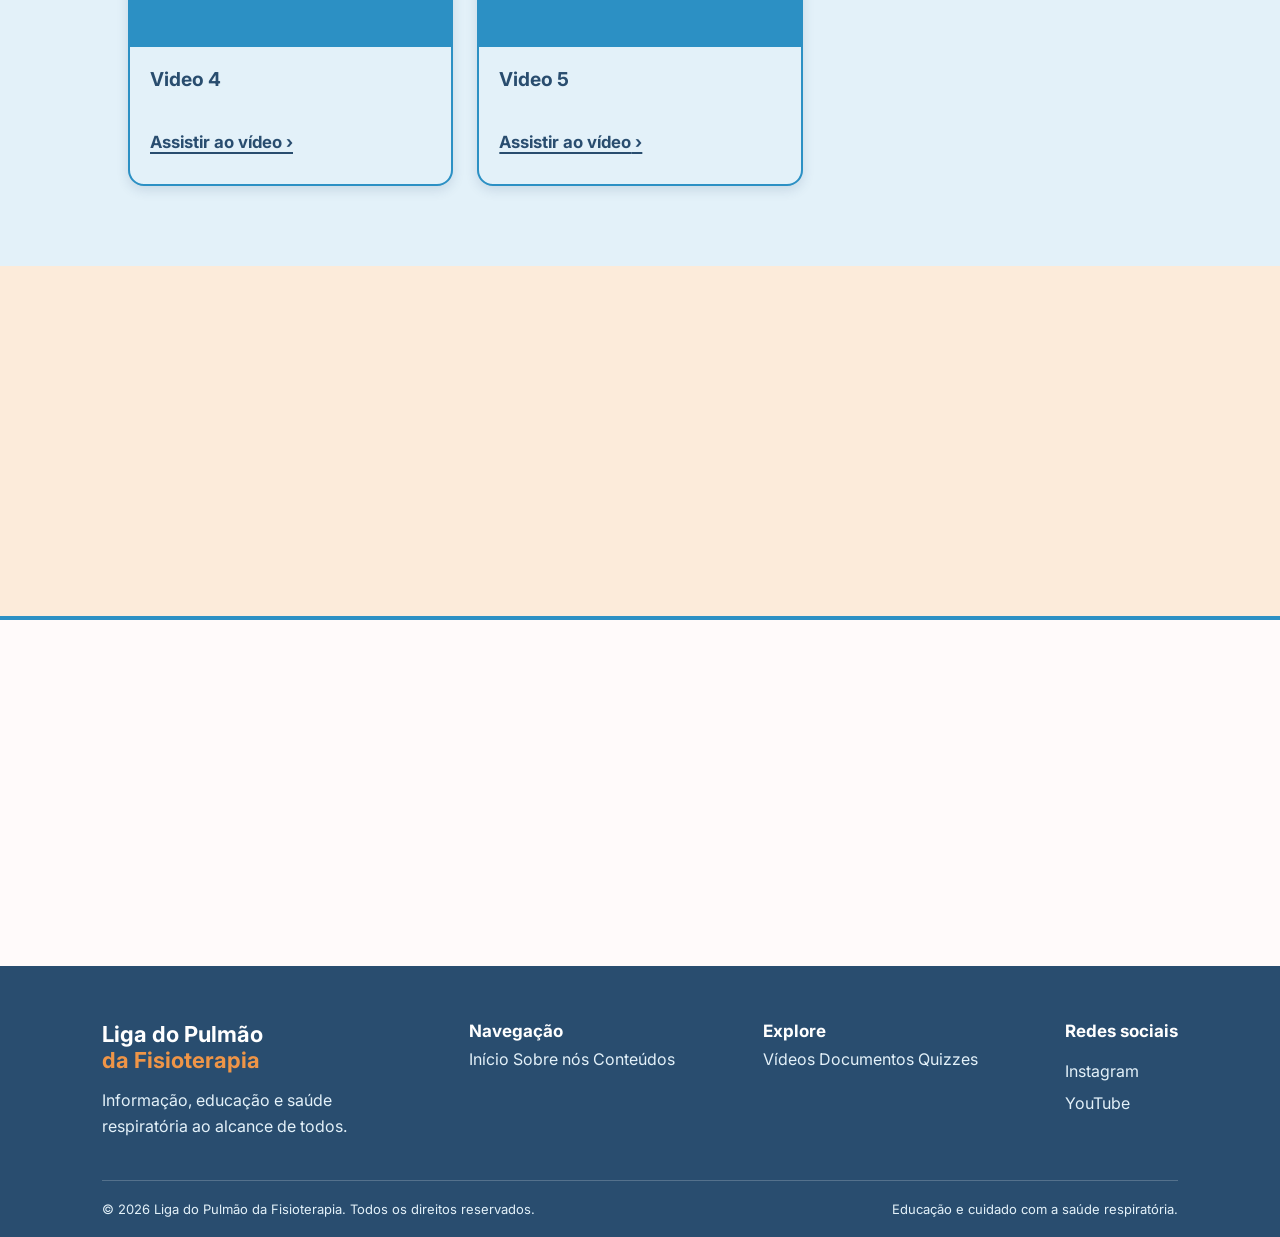
==== commit 7ff41d43: "ajustando cores do footer" ====
--- a/index.html
+++ b/index.html
@@ -66,7 +66,7 @@
 
         <!-- Identidade do projeto -->
             <div class="footer-brand">
-                <h2>Liga do Pulmão <span>& Fisioterapia</span></h2>
+                <h2>Liga do Pulmão<span><br>da Fisioterapia</span></h2>
 
                 <p>
                 Informação, educação e saúde respiratória
@@ -101,7 +101,7 @@
 
     <!-- Rodapé inferior -->
         <div class="footer-bottom">
-            <p>© 2026 Liga do Pulmão & Fisioterapia. Todos os direitos reservados.</p>
+            <p>© 2026 Liga do Pulmão da Fisioterapia. Todos os direitos reservados.</p>
             <p>Educação e cuidado com a saúde respiratória.</p>
         </div>
 
--- a/styles.css
+++ b/styles.css
@@ -636,7 +636,7 @@
 
 /* FOOTER */
 .footer {
-    background-color: #183F42;
+    background-color: var(--azul_marinho);
     color: white;
     padding: 55px 8% 20px;
 }
@@ -661,11 +661,11 @@
 }
 
 .footer-brand h2 span {
-    color: #80C9B5;
+    color: var(--laranja);
 }
 
 .footer-brand p {
-    color: #D0E0DD;
+    color: var(--fundo_azul_suave);
     line-height: 1.6;
 }
 
@@ -683,13 +683,13 @@
 }
 
 .footer a {
-    color: #D0E0DD;
+    color: var(--fundo_azul_suave);
     text-decoration: none;
     transition: 0.3s;
 }
 
 .footer a:hover {
-    color: #80C9B5;
+    color: var(--laranja);
     transform: translateX(4px);
 }
 
@@ -706,7 +706,7 @@
 
 .footer-bottom p {
     font-size: 13px;
-    color: #B8CECA;
+    color: var(--fundo_azul_suave);
 }
 
 /* RESPONSIVIDADE */
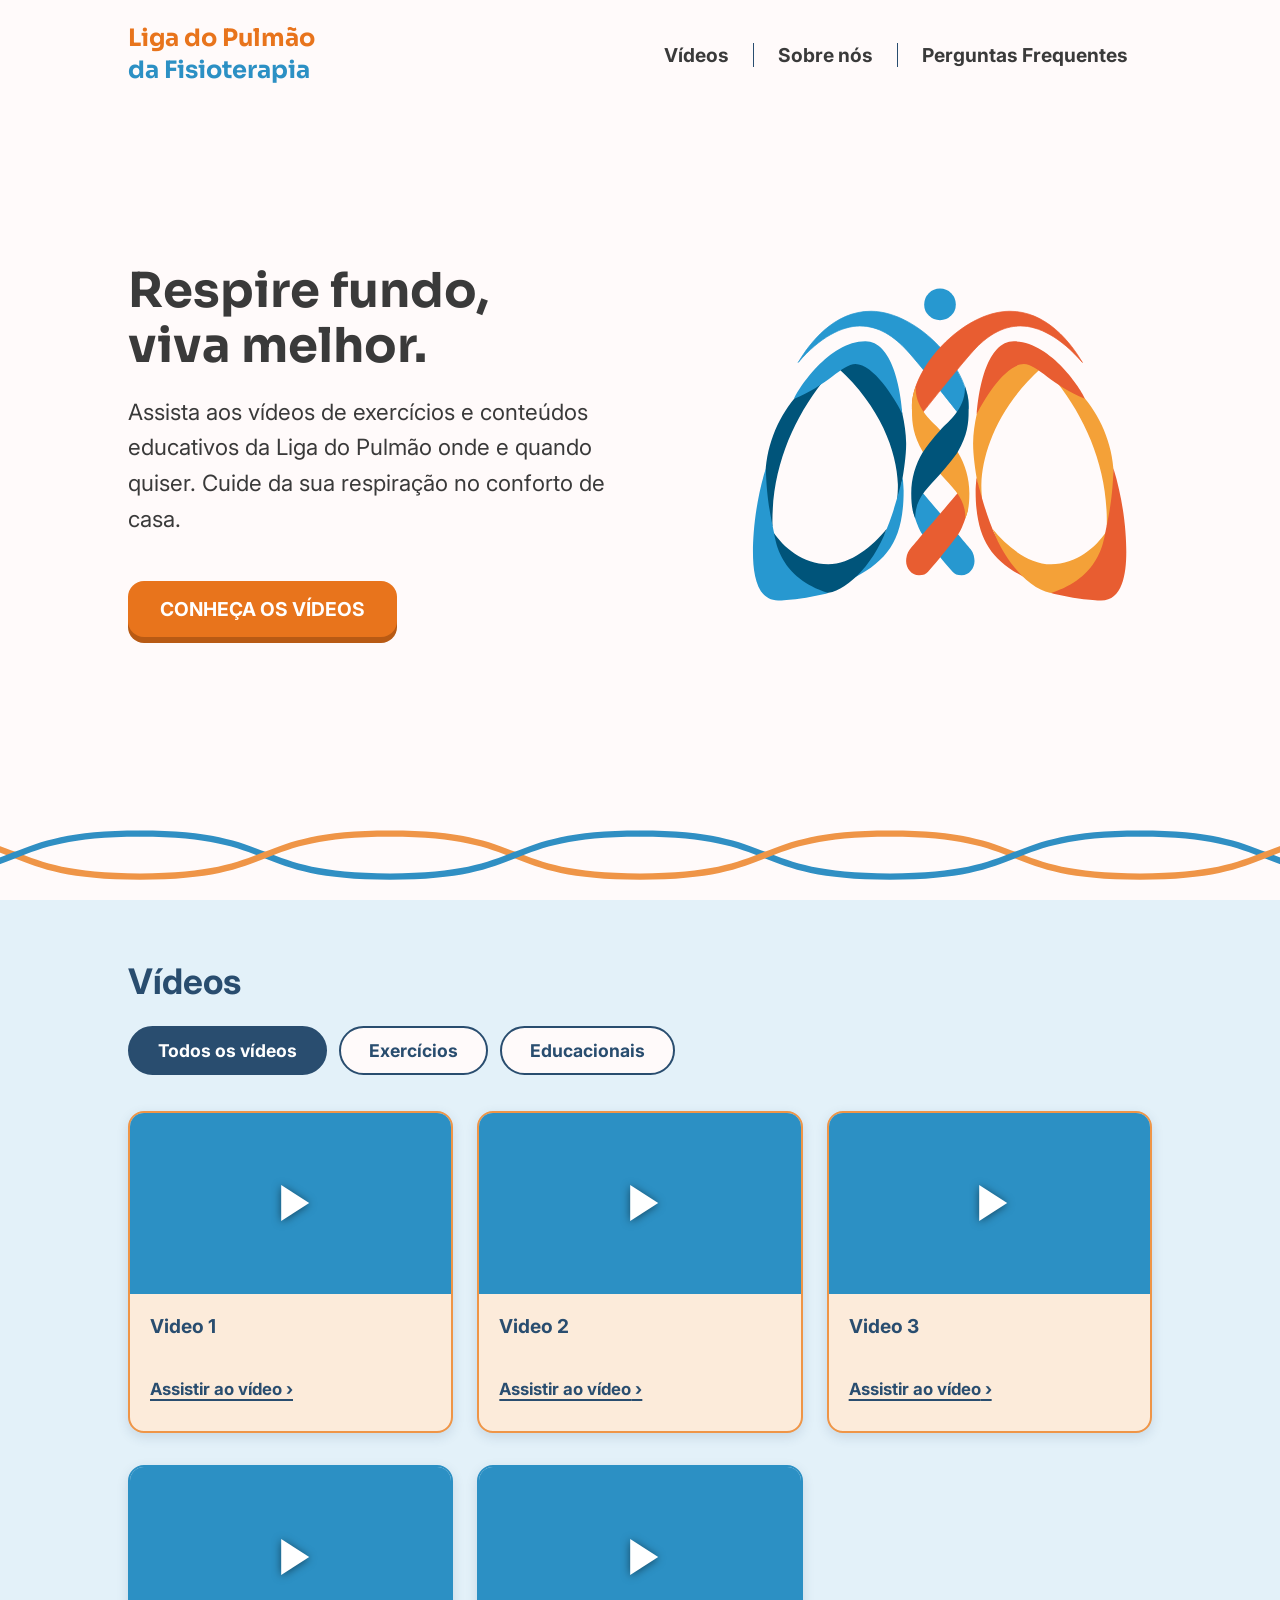
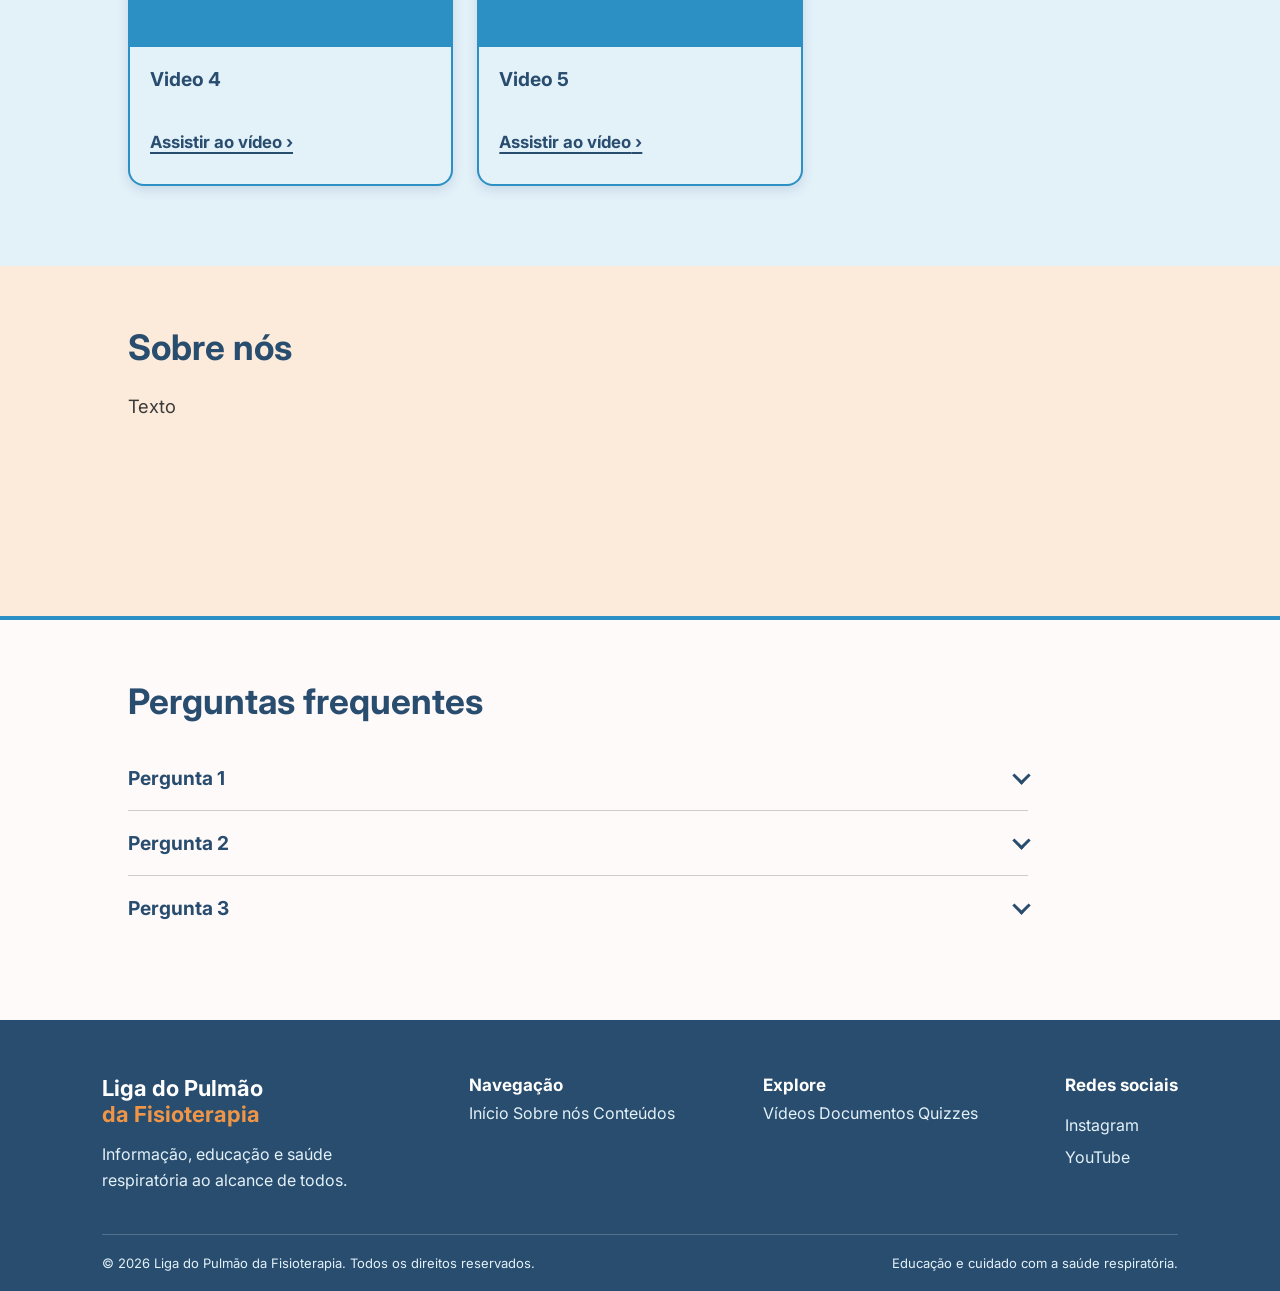
==== commit c134c18d: "sobre nós, faq e footer na página de vídeo" ====
--- a/index.html
+++ b/index.html
@@ -57,8 +57,32 @@
             <div class="videos_lista" id="videos_lista" aria-live="polite"></div>
         </section>
 
-        <section class="secao" id="sobre"></section>
-        <section class="secao" id="faq"></section>
+        <section class="secao" id="sobre">
+            <h2>Sobre nós</h2>
+            <p>Texto</p>
+        </section>
+
+        <section class="secao" id="faq">
+            <h2>Perguntas frequentes</h2>
+
+            <div class="faq_lista">
+                <details class="faq_item">
+                    <summary>Pergunta 1</summary>
+                    <p>Resposta 1</p>
+                </details>
+
+                <details class="faq_item">
+                    <summary>Pergunta 2</summary>
+                    <p>Resposta 2</p>
+                </details>
+
+                <details class="faq_item">
+                    <summary>Pergunta 3</summary>
+                    <p>Resposta 3</p>
+                </details>
+            </div>
+        </section>
+        
     </main>
 
     <footer class="footer">
--- a/styles.css
+++ b/styles.css
@@ -721,3 +721,94 @@
         text-align: center;
     }
 }
+
+/* sobre e faq */
+
+#sobre,
+#faq {
+    padding: 60px 10% 80px;
+}
+
+#sobre h2,
+#faq h2 {
+    margin-bottom: 24px;
+    font-size: 2.2rem;
+    color: var(--azul_marinho);
+}
+
+#sobre p {
+    max-width: 70ch;
+    font-size: 1.15rem;
+    line-height: 1.6;
+}
+
+.faq_lista {
+    max-width: 900px;
+}
+
+.faq_item + .faq_item {
+    border-top: 1px solid var(--linha_header);
+}
+
+.faq_item summary {
+    display: flex;
+    justify-content: space-between;
+    align-items: center;
+    gap: 16px;
+    padding: 20px 0;
+    font-size: 1.2rem;
+    font-weight: bold;
+    color: var(--azul_marinho);
+    cursor: pointer;
+    list-style: none;
+}
+
+.faq_item summary::-webkit-details-marker {
+    display: none;
+}
+
+.faq_item summary::after {
+    content: "";
+    flex-shrink: 0;
+    width: 10px;
+    height: 10px;
+    margin-top: -5px;
+    border-right: 3px solid var(--azul_marinho);
+    border-bottom: 3px solid var(--azul_marinho);
+    transform: rotate(45deg);
+    transition: transform 0.2s;
+}
+
+.faq_item[open] summary::after {
+    margin-top: 5px;
+    transform: rotate(-135deg);
+}
+
+.faq_item p {
+    padding-bottom: 20px;
+    font-size: 1.1rem;
+    line-height: 1.6;
+}
+
+.faq_item summary:focus-visible {
+    outline: 3px solid var(--azul_marinho);
+    outline-offset: 2px;
+}
+
+@media (max-width: 960px) {
+    #sobre,
+    #faq {
+        padding: 40px 6% 56px;
+        text-align: center;
+    }
+
+    #sobre p {
+        margin: 0 auto;
+    }
+
+    /* Perguntas e respostas ficam à esquerda (setas ao lado), só o título é centralizado */
+    .faq_item {
+        text-align: left;
+    }
+
+}
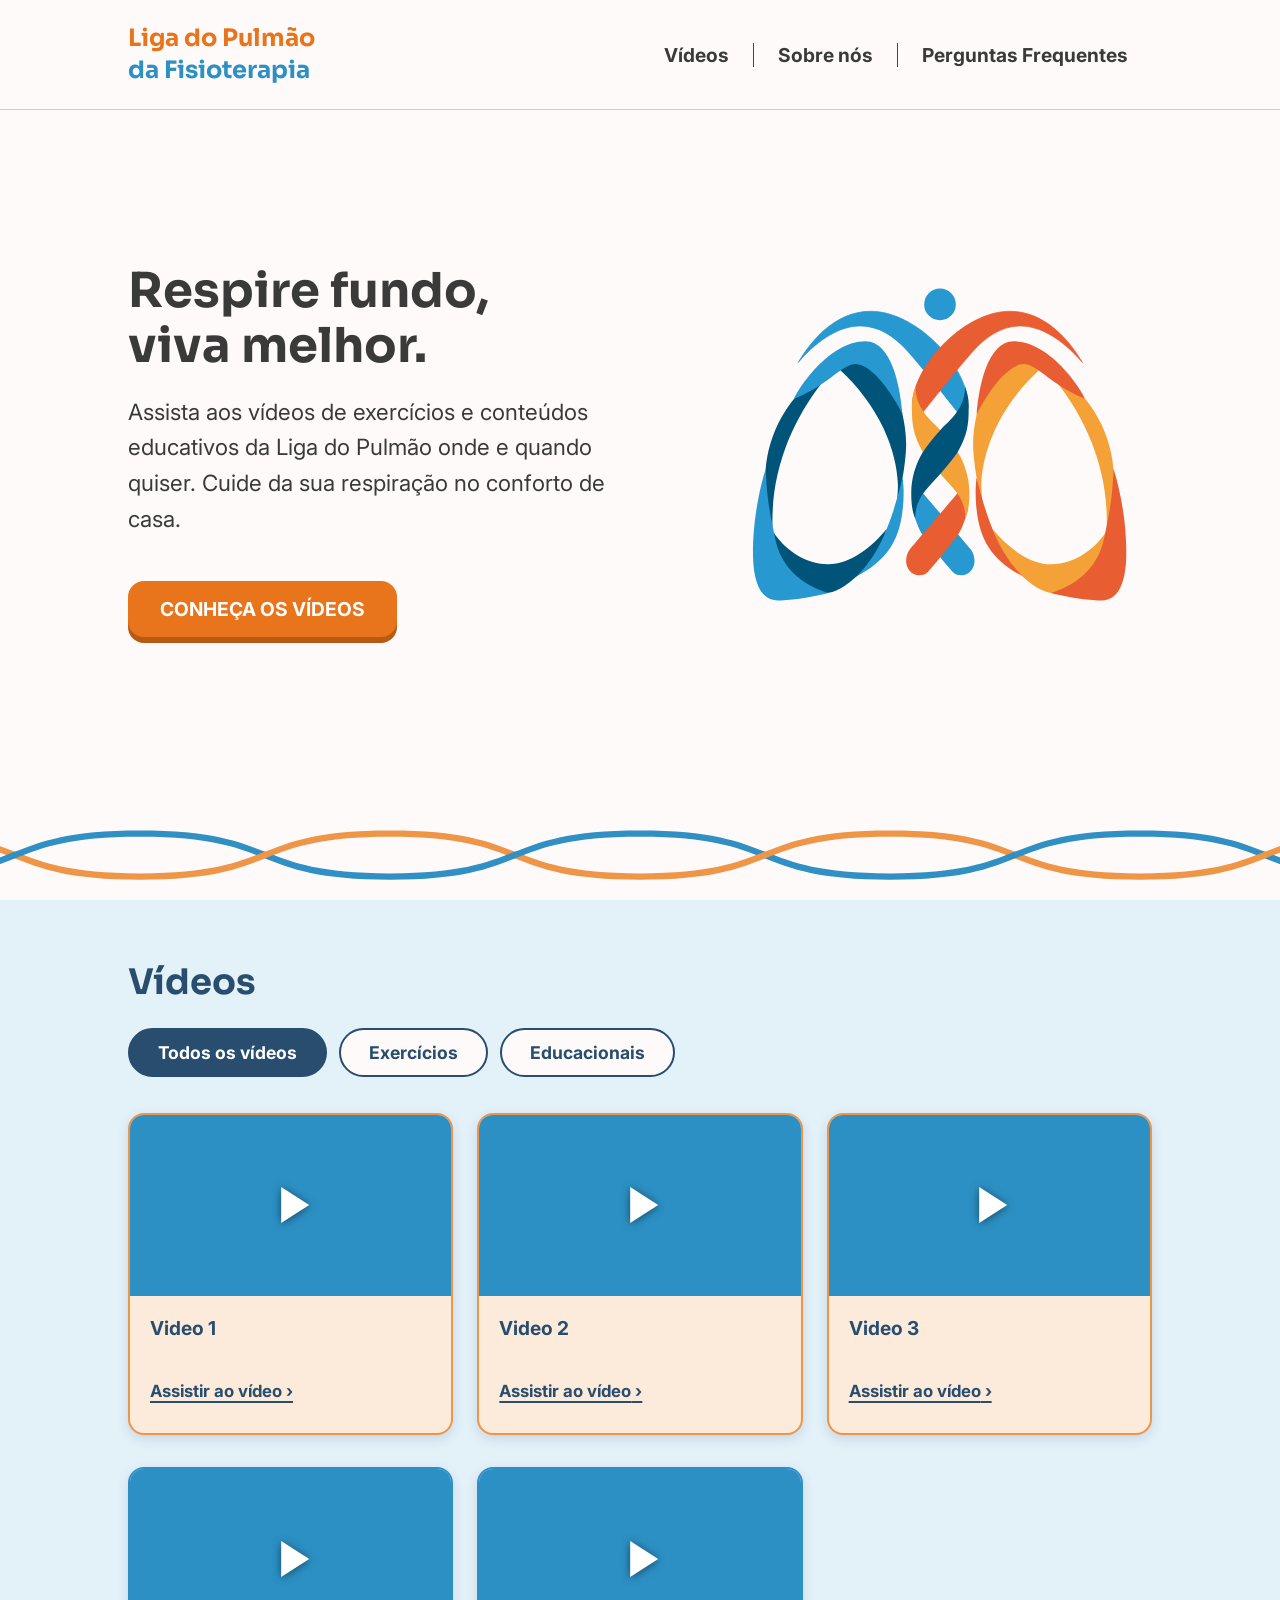
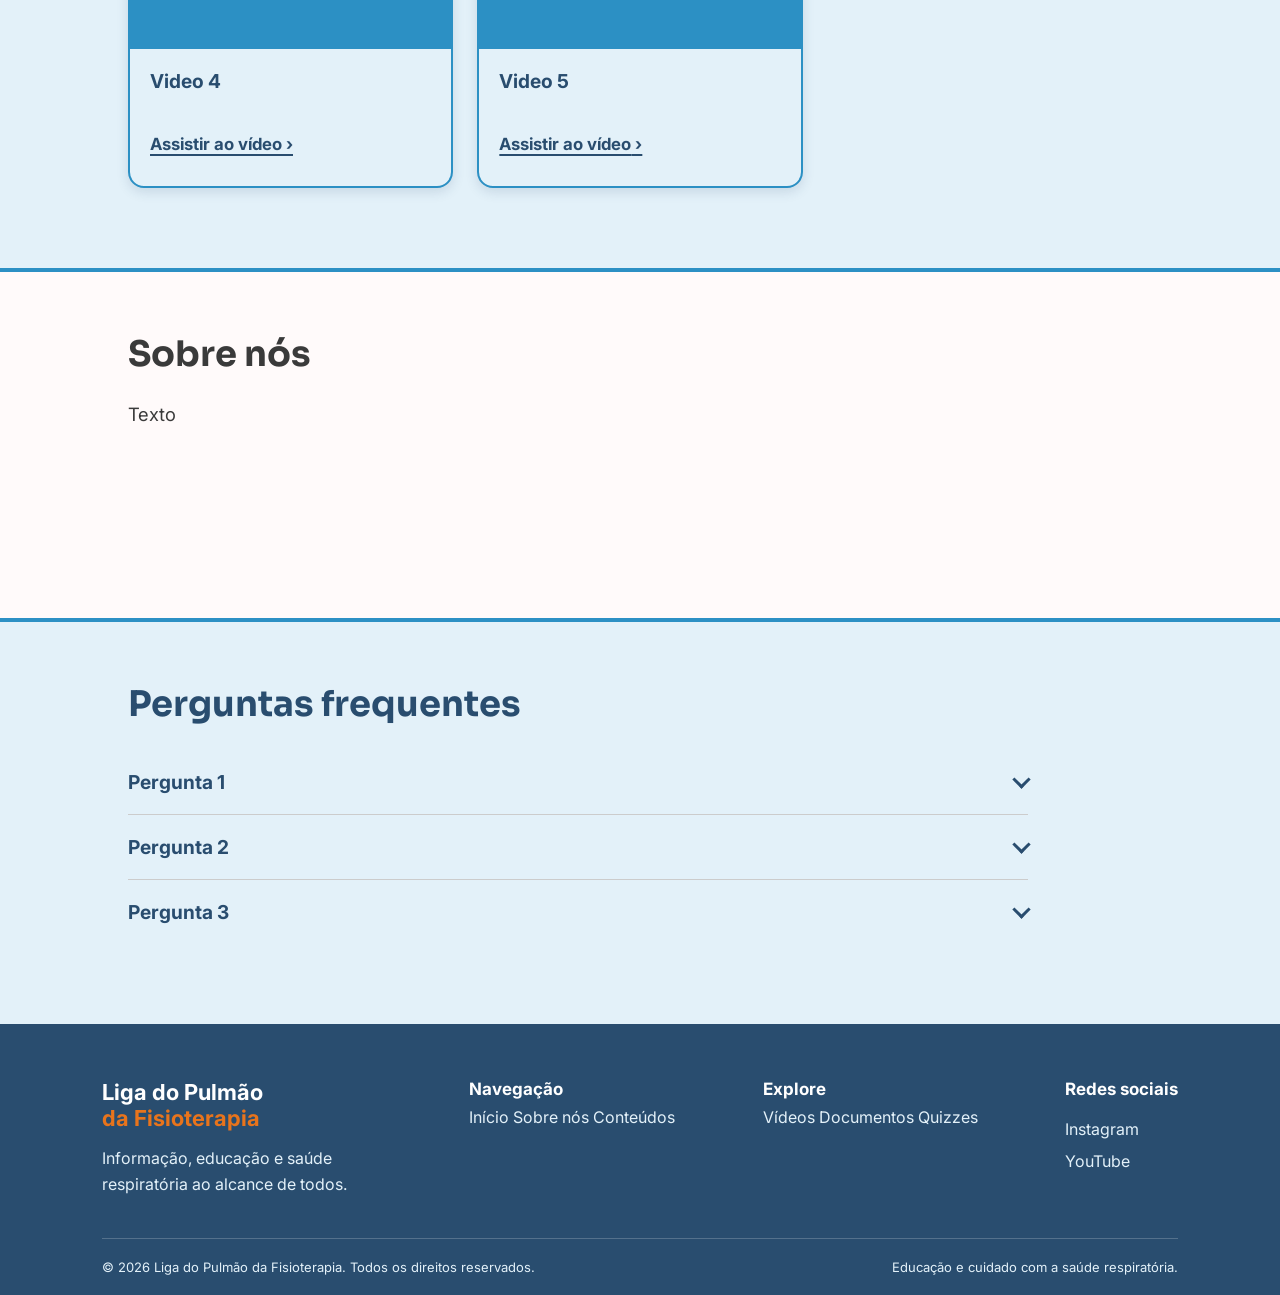
==== commit de88dd90: "ajuste de cores, fonte de título nos títulos das sessões, ajuste do header e logo no header ao scrol" ====
--- a/index.html
+++ b/index.html
@@ -12,8 +12,11 @@
 <body>
     <header>
         <a href="#hero" class="logo">
-            <span class="logo_laranja">Liga do Pulmão</span>
-            <span class="logo_azul">da Fisioterapia</span>
+            <img src="midias/Logo.svg" alt="" class="logo_imagem">
+            <span class="logo_texto">
+                <span class="logo_laranja">Liga do Pulmão</span>
+                <span class="logo_azul">da Fisioterapia</span>
+            </span>
         </a>
 
         <button class="menu_botao" aria-label="Abrir menu" aria-expanded="false" aria-controls="menu">
--- a/styles.css
+++ b/styles.css
@@ -45,8 +45,7 @@
     position: sticky;
     top: 0;
     z-index: 100;
-    border-bottom: 1px solid transparent;
-    transition: border-color 0.2s;
+    border-bottom: 1px solid var(--linha_header);
 }
 
 header.com_borda {
@@ -54,6 +53,8 @@
 }
 
 .logo {
+    display: flex;
+    align-items: center;
     font-family: var(--fonte_titulo);
     font-size: 1.5rem;
     font-weight: bold;
@@ -64,6 +65,21 @@
 .logo span {
     display: block;
     white-space: nowrap;
+}
+
+.logo_imagem {
+    width: 0;
+    height: 80px;
+    margin-right: 0;
+    opacity: 0;
+    object-fit: contain;
+    transition: width 0.3s, margin-right 0.3s, opacity 0.3s;
+}
+
+header.logo_visivel .logo_imagem {
+    width: 80px;
+    margin-right: 14px;
+    opacity: 1;
 }
 
 .logo_laranja {
@@ -175,11 +191,12 @@
 }
 
 #sobre {
-    background-color: var(--fundo_laranja_suave);
+    background-color: var(--off_white);
+    border-top: 4px solid var(--azul_claro);
 }
 
 #faq {
-    background-color: var(--off_white);
+    background-color: var(--fundo_azul_suave);
     border-top: 4px solid var(--azul_claro);
 }
 
@@ -204,6 +221,15 @@
 
     .logo {
         font-size: 1.25rem;
+    }
+
+    .logo_imagem {
+        height: 64px;
+    }
+
+    header.logo_visivel .logo_imagem {
+        width: 64px;
+        margin-right: 10px;
     }
 
     .menu_botao {
@@ -661,7 +687,7 @@
 }
 
 .footer-brand h2 span {
-    color: var(--laranja);
+    color: var(--laranja_escuro);
 }
 
 .footer-brand p {
@@ -729,7 +755,12 @@
     padding: 60px 10% 80px;
 }
 
-#sobre h2,
+#sobre h2 {
+    margin-bottom: 24px;
+    font-size: 2.2rem;
+    color: var(--texto);
+}
+
 #faq h2 {
     margin-bottom: 24px;
     font-size: 2.2rem;
@@ -811,4 +842,8 @@
         text-align: left;
     }
 
+}
+
+.secao h2 {
+    font-family: var(--fonte_titulo);
 }
